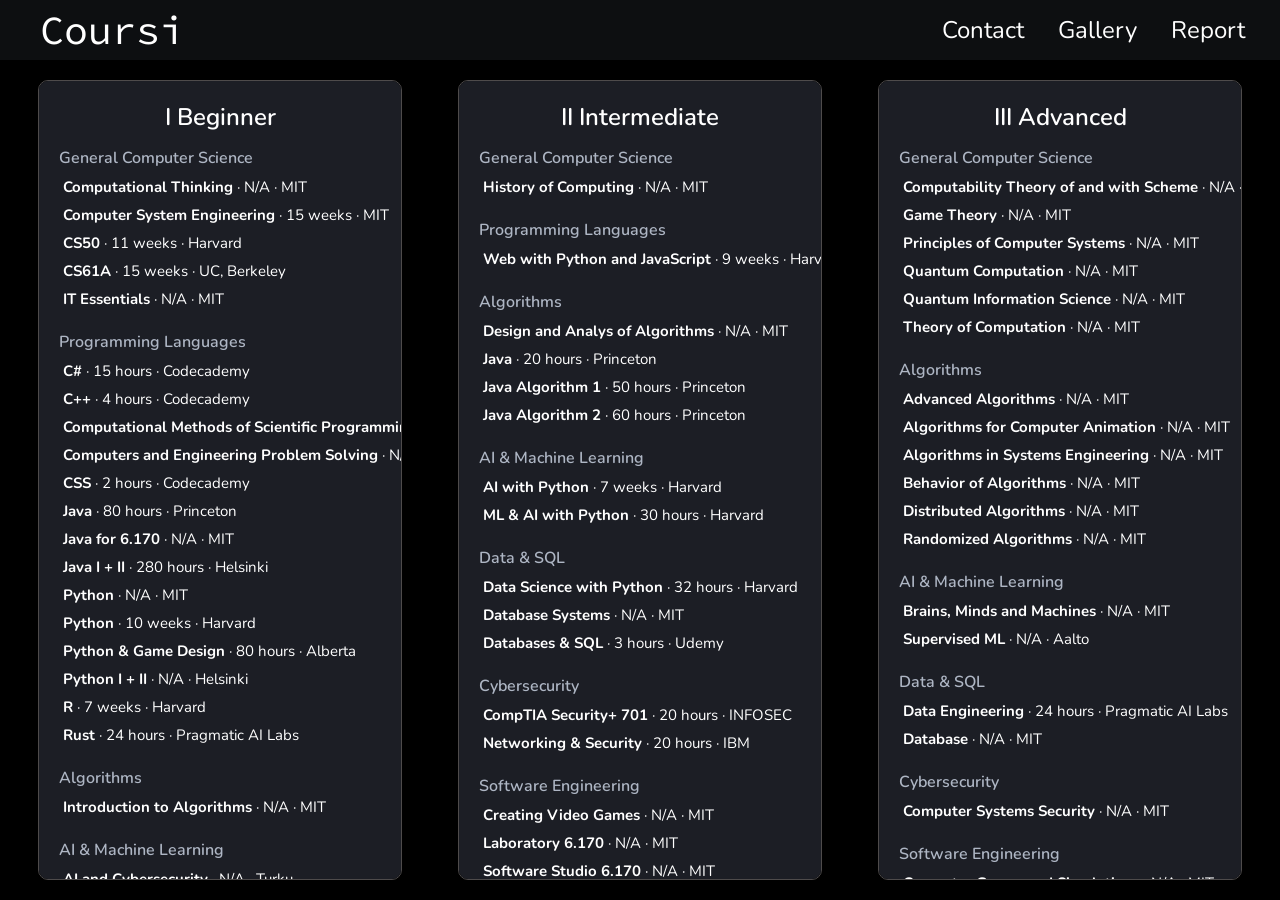
==== index.html @ df34f846 "sep23" ====
<!DOCTYPE html>
<html lang="en">
<head>
    <link rel="preconnect" href="https://fonts.googleapis.com">
    <link rel="preconnect" href="https://fonts.gstatic.com" crossorigin>
    <link href="https://fonts.googleapis.com/css2?family=Nunito:ital,wght@0,200..1000;1,200..1000&family=Roboto:ital,wght@0,100..900;1,100..900&family=Source+Code+Pro:ital,wght@0,200..900;1,200..900&display=swap" rel="stylesheet">
    <meta charset="UTF-8">
    <meta name="viewport" content="width=device-width, initial-scale=1.0">
    <link rel="stylesheet" href="style.css?v=6">
    <script src="script.js?v=4" defer></script>
    <title>Coursi</title>
</head>
<body>
    <div class="header">
        <div class="left-section">
            <a class="logo" href="index.html">Coursi</a>
        </div>

        <div class="right-section">
            <a class="contact" href="contact.html">Contact</a>
            <a class="gallery" href="gallery.html">Gallery</a>
            <a class="report" href="report.html">Report</a>
        </div>
    </div>

    <main class="content" id="course-catalog" aria-live="polite">
        <section class="course-section" data-level="beginner">
            <h1 class="section-title">I Beginner</h1>
            <div class="category-group" data-category="General Computer Science"><h3 class="category-title">General Computer Science</h3><div class="course-grid"></div></div>
            <div class="category-group" data-category="Programming Languages"><h3 class="category-title">Programming Languages</h3><div class="course-grid"></div></div>
            <div class="category-group" data-category="Algorithms"><h3 class="category-title">Algorithms</h3><div class="course-grid"></div></div>
            <div class="category-group" data-category="AI &amp; Machine Learning"><h3 class="category-title">AI &amp; Machine Learning</h3><div class="course-grid"></div></div>
            <div class="category-group" data-category="Data &amp; SQL"><h3 class="category-title">Data &amp; SQL</h3><div class="course-grid"></div></div>
            <div class="category-group" data-category="Data Engineering"><h3 class="category-title">Data Engineering</h3><div class="course-grid"></div></div>
            <div class="category-group" data-category="Cybersecurity"><h3 class="category-title">Cybersecurity</h3><div class="course-grid"></div></div>
            <div class="category-group" data-category="Software Engineering"><h3 class="category-title">Software Engineering</h3><div class="course-grid"></div></div>
            <div class="category-group" data-category="Systems Engineering"><h3 class="category-title">Systems Engineering</h3><div class="course-grid"></div></div>
            <div class="category-group" data-category="Mathematics"><h3 class="category-title">Mathematics</h3><div class="course-grid"></div></div>
            <div class="category-group" data-category="Computer Networks"><h3 class="category-title">Computer Networks</h3><div class="course-grid"></div></div>
        </section>
        <section class="course-section" data-level="intermediate">
            <h1 class="section-title">II Intermediate</h1>
            <div class="category-group" data-category="General Computer Science"><h3 class="category-title">General Computer Science</h3><div class="course-grid"></div></div>
            <div class="category-group" data-category="Programming Languages"><h3 class="category-title">Programming Languages</h3><div class="course-grid"></div></div>
            <div class="category-group" data-category="Algorithms"><h3 class="category-title">Algorithms</h3><div class="course-grid"></div></div>
            <div class="category-group" data-category="AI &amp; Machine Learning"><h3 class="category-title">AI &amp; Machine Learning</h3><div class="course-grid"></div></div>
            <div class="category-group" data-category="Data &amp; SQL"><h3 class="category-title">Data &amp; SQL</h3><div class="course-grid"></div></div>
            <div class="category-group" data-category="Data Engineering"><h3 class="category-title">Data Engineering</h3><div class="course-grid"></div></div>
            <div class="category-group" data-category="Cybersecurity"><h3 class="category-title">Cybersecurity</h3><div class="course-grid"></div></div>
            <div class="category-group" data-category="Software Engineering"><h3 class="category-title">Software Engineering</h3><div class="course-grid"></div></div>
            <div class="category-group" data-category="Systems Engineering"><h3 class="category-title">Systems Engineering</h3><div class="course-grid"></div></div>
            <div class="category-group" data-category="Mathematics"><h3 class="category-title">Mathematics</h3><div class="course-grid"></div></div>
            <div class="category-group" data-category="Computer Networks"><h3 class="category-title">Computer Networks</h3><div class="course-grid"></div></div>
        </section>
        <section class="course-section" data-level="advanced">
            <h1 class="section-title">III Advanced</h1>
            <div class="category-group" data-category="General Computer Science"><h3 class="category-title">General Computer Science</h3><div class="course-grid"></div></div>
            <div class="category-group" data-category="Programming Languages"><h3 class="category-title">Programming Languages</h3><div class="course-grid"></div></div>
            <div class="category-group" data-category="Algorithms"><h3 class="category-title">Algorithms</h3><div class="course-grid"></div></div>
            <div class="category-group" data-category="AI &amp; Machine Learning"><h3 class="category-title">AI &amp; Machine Learning</h3><div class="course-grid"></div></div>
            <div class="category-group" data-category="Data &amp; SQL"><h3 class="category-title">Data &amp; SQL</h3><div class="course-grid"></div></div>
            <div class="category-group" data-category="Data Engineering"><h3 class="category-title">Data Engineering</h3><div class="course-grid"></div></div>
            <div class="category-group" data-category="Cybersecurity"><h3 class="category-title">Cybersecurity</h3><div class="course-grid"></div></div>
            <div class="category-group" data-category="Software Engineering"><h3 class="category-title">Software Engineering</h3><div class="course-grid"></div></div>
            <div class="category-group" data-category="Systems Engineering"><h3 class="category-title">Systems Engineering</h3><div class="course-grid"></div></div>
            <div class="category-group" data-category="Mathematics"><h3 class="category-title">Mathematics</h3><div class="course-grid"></div></div>
            <div class="category-group" data-category="Computer Networks"><h3 class="category-title">Computer Networks</h3><div class="course-grid"></div></div>
        </section>
    </main>

</body>
</html>
---- style.css ----
body {
    margin: 0;    /* remove default margin and padding*/
    padding: 0;
    /*padding-bottom: 1000px;*/
    font-family: "Nunito";
    background-color: black;
}

.header{
    display: flex;
    justify-content: space-between;
    padding: 10px 20px;
    height: 40px;
    flex-direction: row;
    flex: 100px 3;
    background-color: #0D0F11;
    align-items: center;
}

.left-section {
    color: white;
}

.logo,
.logo:visited,
.logo:hover,
.logo:active {
    color: white;
    text-decoration: none;
    font-family: "Source Code Pro";
    font-size: 40px;
}

.logo {
    margin-left: 20px;
}

.right-section {
    color: white;
}
.contact, .gallery, .report {
    color: white;
    text-decoration: none;
    margin-left: 15px;
    margin-right: 15px;
    font-size: 24px;
}

.content {
    display: grid;
    grid-template-columns: 1fr 1fr 1fr;
    gap: 20px;
    align-items: start;
    padding: 20px;
}

.contact-container {
    color: white;
    display: grid;
    grid-template-columns: 1fr;
    gap: 20px;
    justify-items: center;
}

.contact-form input,
.contact-form textarea,
.contact-form button {
    display: block;
    width: 100%;
    box-sizing: border-box;
    max-width: 100%;
    background-color: black;
    color: white;
    border-radius: 4px;
    margin-top: 2px;
    margin-bottom: 2px;
    font-size: 16px;
    font-family: inherit;
}

.contact-form button {
    height: 40px;
    font-size: 20px;
}

.contact-form label {
    display: block;
    font-size: 17px;
    padding-top: 4px;
    padding-bottom: 4px;
}

.contact-form {
    width: min(450px, 100%);
    box-sizing: border-box;
    padding: 20px;
    margin-left: 15px;
    margin-right: 15px;
    background-color: black;
    color: white;
    align-items: center;
    border: 1px solid white;
    border-radius: 10px;
}

.contact-form button:hover {
    background-color: white;
    color: black;
    cursor: pointer;
}

.right-section a:hover {
    cursor: pointer;
    background-color: white;
    color: black;
}
@media (max-width: 768px) {
    .header {
        height: auto;
        min-height: 40px;
        padding: 8px 10px;
        flex-wrap: wrap;
        gap: 8px;
    }

    .logo {
        margin-left: 0;
        font-size: 30px;
    }

    .right-section {
        display: flex;
        flex-wrap: wrap;
        justify-content: flex-end;
    }

    .contact,
    .gallery,
    .report {
        margin-left: 5px;
        margin-right: 5px;
        font-size: 16px;
    }

    .content {
        grid-template-columns: 1fr;
        padding: 10px;
    }

    .course-section {
        height: auto;
        margin-left: 0;
        margin-right: 0;
    }

    .contact-container {
        grid-template-columns: 1fr;
        gap: 10px;
    }

    .contact-form {
        justify-self: center;
        margin-left: 0;
        margin-right: 0;
    }

    .contact-description {
        justify-self: center;
        margin-left: 0;
        margin-right: 0;
    }
}

.contact-title {
    font-size: 24px;
    margin-bottom: 10px;
    text-align: center;
    font-weight: 600;
    color: white;
}

.course-section {
    margin-left: 18px;
    margin-right: 18px;
    height: 800px;
    box-sizing: border-box;
    overflow: auto;
    background-color: rgb(28, 30, 37);
    border-radius: 10px;
    border: 1px solid rgb(78, 75, 75);
}

.category-group {
    margin-bottom: 18px;
}

.category-title {
    margin: 14px 0 4px 20px;
    color: #aeb6c4;
    font-size: 16px;
    font-weight: 600;
}

.course-grid {
    display: grid;
    grid-template-columns: 1fr;
}

.section-title {
    font-size: 24px;
    margin-bottom: 10px;
    text-align: center;
    font-weight: 600;
    color: white;
}

.course-entry {
    display: block;
    text-decoration: none;
    margin-left: 20px;
    color: white;
    position: relative;
    padding: 4px;
    font-size: 15px;
    white-space: nowrap;
    cursor: default;
}

.course-entry a,
.course-entry a:visited,
.course-entry a:active {
    color: white;
    text-decoration: none;
}

.course-entry a strong:hover {
    text-decoration: underline;
    cursor: pointer;
}

.course-tooltip {
    position: fixed;
    left: 0;
    top: 0;
    padding: 6px 10px;
    color: white;
    background: #333;
    border-radius: 4px;
    max-width: min(360px, calc(100vw - 16px));
    white-space: normal;
    z-index: 10;
    pointer-events: none;
    opacity: 0;
    visibility: hidden;
}

.course-tooltip.is-visible {
    opacity: 1;
    visibility: visible;
}
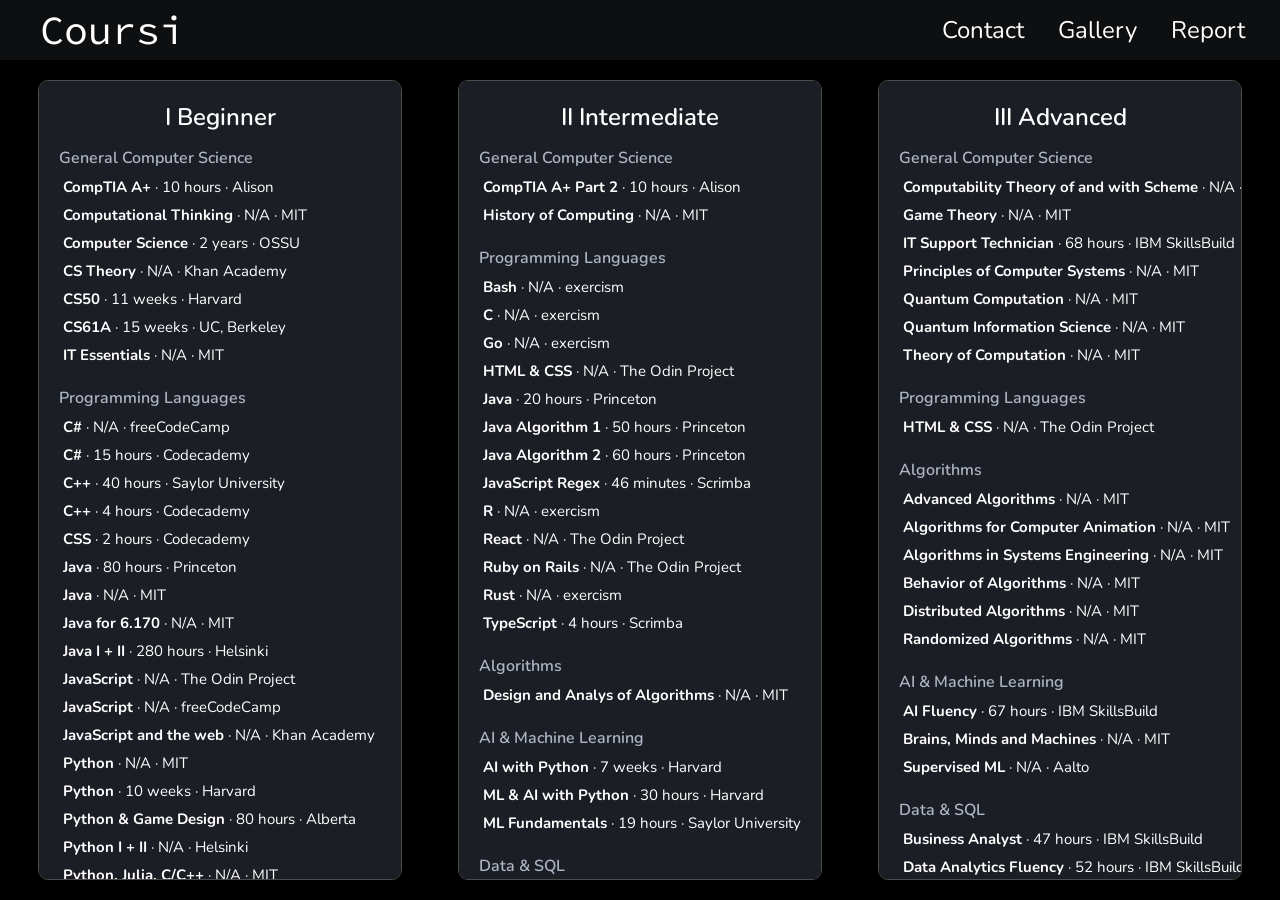
==== commit b3f5bb6e: "aloasd" ====
--- a/index.html
+++ b/index.html
@@ -26,45 +26,48 @@
     <main class="content" id="course-catalog" aria-live="polite">
         <section class="course-section" data-level="beginner">
             <h1 class="section-title">I Beginner</h1>
-            <div class="category-group" data-category="General Computer Science"><h3 class="category-title">General Computer Science</h3><div class="course-grid"></div></div>
-            <div class="category-group" data-category="Programming Languages"><h3 class="category-title">Programming Languages</h3><div class="course-grid"></div></div>
-            <div class="category-group" data-category="Algorithms"><h3 class="category-title">Algorithms</h3><div class="course-grid"></div></div>
-            <div class="category-group" data-category="AI &amp; Machine Learning"><h3 class="category-title">AI &amp; Machine Learning</h3><div class="course-grid"></div></div>
-            <div class="category-group" data-category="Data &amp; SQL"><h3 class="category-title">Data &amp; SQL</h3><div class="course-grid"></div></div>
-            <div class="category-group" data-category="Data Engineering"><h3 class="category-title">Data Engineering</h3><div class="course-grid"></div></div>
-            <div class="category-group" data-category="Cybersecurity"><h3 class="category-title">Cybersecurity</h3><div class="course-grid"></div></div>
-            <div class="category-group" data-category="Software Engineering"><h3 class="category-title">Software Engineering</h3><div class="course-grid"></div></div>
-            <div class="category-group" data-category="Systems Engineering"><h3 class="category-title">Systems Engineering</h3><div class="course-grid"></div></div>
-            <div class="category-group" data-category="Mathematics"><h3 class="category-title">Mathematics</h3><div class="course-grid"></div></div>
-            <div class="category-group" data-category="Computer Networks"><h3 class="category-title">Computer Networks</h3><div class="course-grid"></div></div>
+            <div class="category-group" data-category="General Computer Science"><h2 class="category-title">General Computer Science</h2><div class="course-grid"></div></div>
+            <div class="category-group" data-category="Programming Languages"><h2 class="category-title">Programming Languages</h2><div class="course-grid"></div></div>
+            <div class="category-group" data-category="Algorithms"><h2 class="category-title">Algorithms</h2><div class="course-grid"></div></div>
+            <div class="category-group" data-category="AI &amp; Machine Learning"><h2 class="category-title">AI &amp; Machine Learning</h2><div class="course-grid"></div></div>
+            <div class="category-group" data-category="Data &amp; SQL"><h2 class="category-title">Data &amp; SQL</h2><div class="course-grid"></div></div>
+            <div class="category-group" data-category="Data Engineering"><h2 class="category-title">Data Engineering</h2><div class="course-grid"></div></div>
+            <div class="category-group" data-category="Cybersecurity"><h2 class="category-title">Cybersecurity</h2><div class="course-grid"></div></div>
+            <div class="category-group" data-category="Software Engineering"><h2 class="category-title">Software Engineering</h2><div class="course-grid"></div></div>
+            <div class="category-group" data-category="Systems Engineering"><h2 class="category-title">Systems Engineering</h2><div class="course-grid"></div></div>
+            <div class="category-group" data-category="Mathematics"><h2 class="category-title">Mathematics</h2><div class="course-grid"></div></div>
+            <div class="category-group" data-category="Computer Networks"><h2 class="category-title">Computer Networks</h2><div class="course-grid"></div></div>
+            <div class="category-group" data-category="Cloud Computing"><h2 class="category-title">Cloud Computing</h2><div class="course-grid"></div></div>
         </section>
         <section class="course-section" data-level="intermediate">
             <h1 class="section-title">II Intermediate</h1>
-            <div class="category-group" data-category="General Computer Science"><h3 class="category-title">General Computer Science</h3><div class="course-grid"></div></div>
-            <div class="category-group" data-category="Programming Languages"><h3 class="category-title">Programming Languages</h3><div class="course-grid"></div></div>
-            <div class="category-group" data-category="Algorithms"><h3 class="category-title">Algorithms</h3><div class="course-grid"></div></div>
-            <div class="category-group" data-category="AI &amp; Machine Learning"><h3 class="category-title">AI &amp; Machine Learning</h3><div class="course-grid"></div></div>
-            <div class="category-group" data-category="Data &amp; SQL"><h3 class="category-title">Data &amp; SQL</h3><div class="course-grid"></div></div>
-            <div class="category-group" data-category="Data Engineering"><h3 class="category-title">Data Engineering</h3><div class="course-grid"></div></div>
-            <div class="category-group" data-category="Cybersecurity"><h3 class="category-title">Cybersecurity</h3><div class="course-grid"></div></div>
-            <div class="category-group" data-category="Software Engineering"><h3 class="category-title">Software Engineering</h3><div class="course-grid"></div></div>
-            <div class="category-group" data-category="Systems Engineering"><h3 class="category-title">Systems Engineering</h3><div class="course-grid"></div></div>
-            <div class="category-group" data-category="Mathematics"><h3 class="category-title">Mathematics</h3><div class="course-grid"></div></div>
-            <div class="category-group" data-category="Computer Networks"><h3 class="category-title">Computer Networks</h3><div class="course-grid"></div></div>
+            <div class="category-group" data-category="General Computer Science"><h2 class="category-title">General Computer Science</h2><div class="course-grid"></div></div>
+            <div class="category-group" data-category="Programming Languages"><h2 class="category-title">Programming Languages</h2><div class="course-grid"></div></div>
+            <div class="category-group" data-category="Algorithms"><h2 class="category-title">Algorithms</h2><div class="course-grid"></div></div>
+            <div class="category-group" data-category="AI &amp; Machine Learning"><h2 class="category-title">AI &amp; Machine Learning</h2><div class="course-grid"></div></div>
+            <div class="category-group" data-category="Data &amp; SQL"><h2 class="category-title">Data &amp; SQL</h2><div class="course-grid"></div></div>
+            <div class="category-group" data-category="Data Engineering"><h2 class="category-title">Data Engineering</h2><div class="course-grid"></div></div>
+            <div class="category-group" data-category="Cybersecurity"><h2 class="category-title">Cybersecurity</h2><div class="course-grid"></div></div>
+            <div class="category-group" data-category="Software Engineering"><h2 class="category-title">Software Engineering</h2><div class="course-grid"></div></div>
+            <div class="category-group" data-category="Systems Engineering"><h2 class="category-title">Systems Engineering</h2><div class="course-grid"></div></div>
+            <div class="category-group" data-category="Mathematics"><h2 class="category-title">Mathematics</h2><div class="course-grid"></div></div>
+            <div class="category-group" data-category="Computer Networks"><h2 class="category-title">Computer Networks</h2><div class="course-grid"></div></div>
+            <div class="category-group" data-category="Cloud Computing"><h2 class="category-title">Cloud Computing</h2><div class="course-grid"></div></div>
         </section>
         <section class="course-section" data-level="advanced">
             <h1 class="section-title">III Advanced</h1>
-            <div class="category-group" data-category="General Computer Science"><h3 class="category-title">General Computer Science</h3><div class="course-grid"></div></div>
-            <div class="category-group" data-category="Programming Languages"><h3 class="category-title">Programming Languages</h3><div class="course-grid"></div></div>
-            <div class="category-group" data-category="Algorithms"><h3 class="category-title">Algorithms</h3><div class="course-grid"></div></div>
-            <div class="category-group" data-category="AI &amp; Machine Learning"><h3 class="category-title">AI &amp; Machine Learning</h3><div class="course-grid"></div></div>
-            <div class="category-group" data-category="Data &amp; SQL"><h3 class="category-title">Data &amp; SQL</h3><div class="course-grid"></div></div>
-            <div class="category-group" data-category="Data Engineering"><h3 class="category-title">Data Engineering</h3><div class="course-grid"></div></div>
-            <div class="category-group" data-category="Cybersecurity"><h3 class="category-title">Cybersecurity</h3><div class="course-grid"></div></div>
-            <div class="category-group" data-category="Software Engineering"><h3 class="category-title">Software Engineering</h3><div class="course-grid"></div></div>
-            <div class="category-group" data-category="Systems Engineering"><h3 class="category-title">Systems Engineering</h3><div class="course-grid"></div></div>
-            <div class="category-group" data-category="Mathematics"><h3 class="category-title">Mathematics</h3><div class="course-grid"></div></div>
-            <div class="category-group" data-category="Computer Networks"><h3 class="category-title">Computer Networks</h3><div class="course-grid"></div></div>
+            <div class="category-group" data-category="General Computer Science"><h2 class="category-title">General Computer Science</h2><div class="course-grid"></div></div>
+            <div class="category-group" data-category="Programming Languages"><h2 class="category-title">Programming Languages</h2><div class="course-grid"></div></div>
+            <div class="category-group" data-category="Algorithms"><h2 class="category-title">Algorithms</h2><div class="course-grid"></div></div>
+            <div class="category-group" data-category="AI &amp; Machine Learning"><h2 class="category-title">AI &amp; Machine Learning</h2><div class="course-grid"></div></div>
+            <div class="category-group" data-category="Data &amp; SQL"><h2 class="category-title">Data &amp; SQL</h2><div class="course-grid"></div></div>
+            <div class="category-group" data-category="Data Engineering"><h2 class="category-title">Data Engineering</h2><div class="course-grid"></div></div>
+            <div class="category-group" data-category="Cybersecurity"><h2 class="category-title">Cybersecurity</h2><div class="course-grid"></div></div>
+            <div class="category-group" data-category="Software Engineering"><h2 class="category-title">Software Engineering</h2><div class="course-grid"></div></div>
+            <div class="category-group" data-category="Systems Engineering"><h2 class="category-title">Systems Engineering</h2><div class="course-grid"></div></div>
+            <div class="category-group" data-category="Mathematics"><h2 class="category-title">Mathematics</h2><div class="course-grid"></div></div>
+            <div class="category-group" data-category="Computer Networks"><h2 class="category-title">Computer Networks</h2><div class="course-grid"></div></div>
+            <div class="category-group" data-category="Cloud Computing"><h2 class="category-title">Cloud Computing</h2><div class="course-grid"></div></div>
         </section>
     </main>
 
--- a/style.css
+++ b/style.css
@@ -173,10 +173,18 @@
 
 .contact-title {
     font-size: 24px;
-    margin-bottom: 10px;
+    margin-bottom: 00px;
     text-align: center;
     font-weight: 600;
     color: white;
+}
+
+.contact-title h2 {
+    margin-top: 5px;
+}
+
+.contact-title h1 {
+    margin-bottom: 5px;
 }
 
 .course-section {
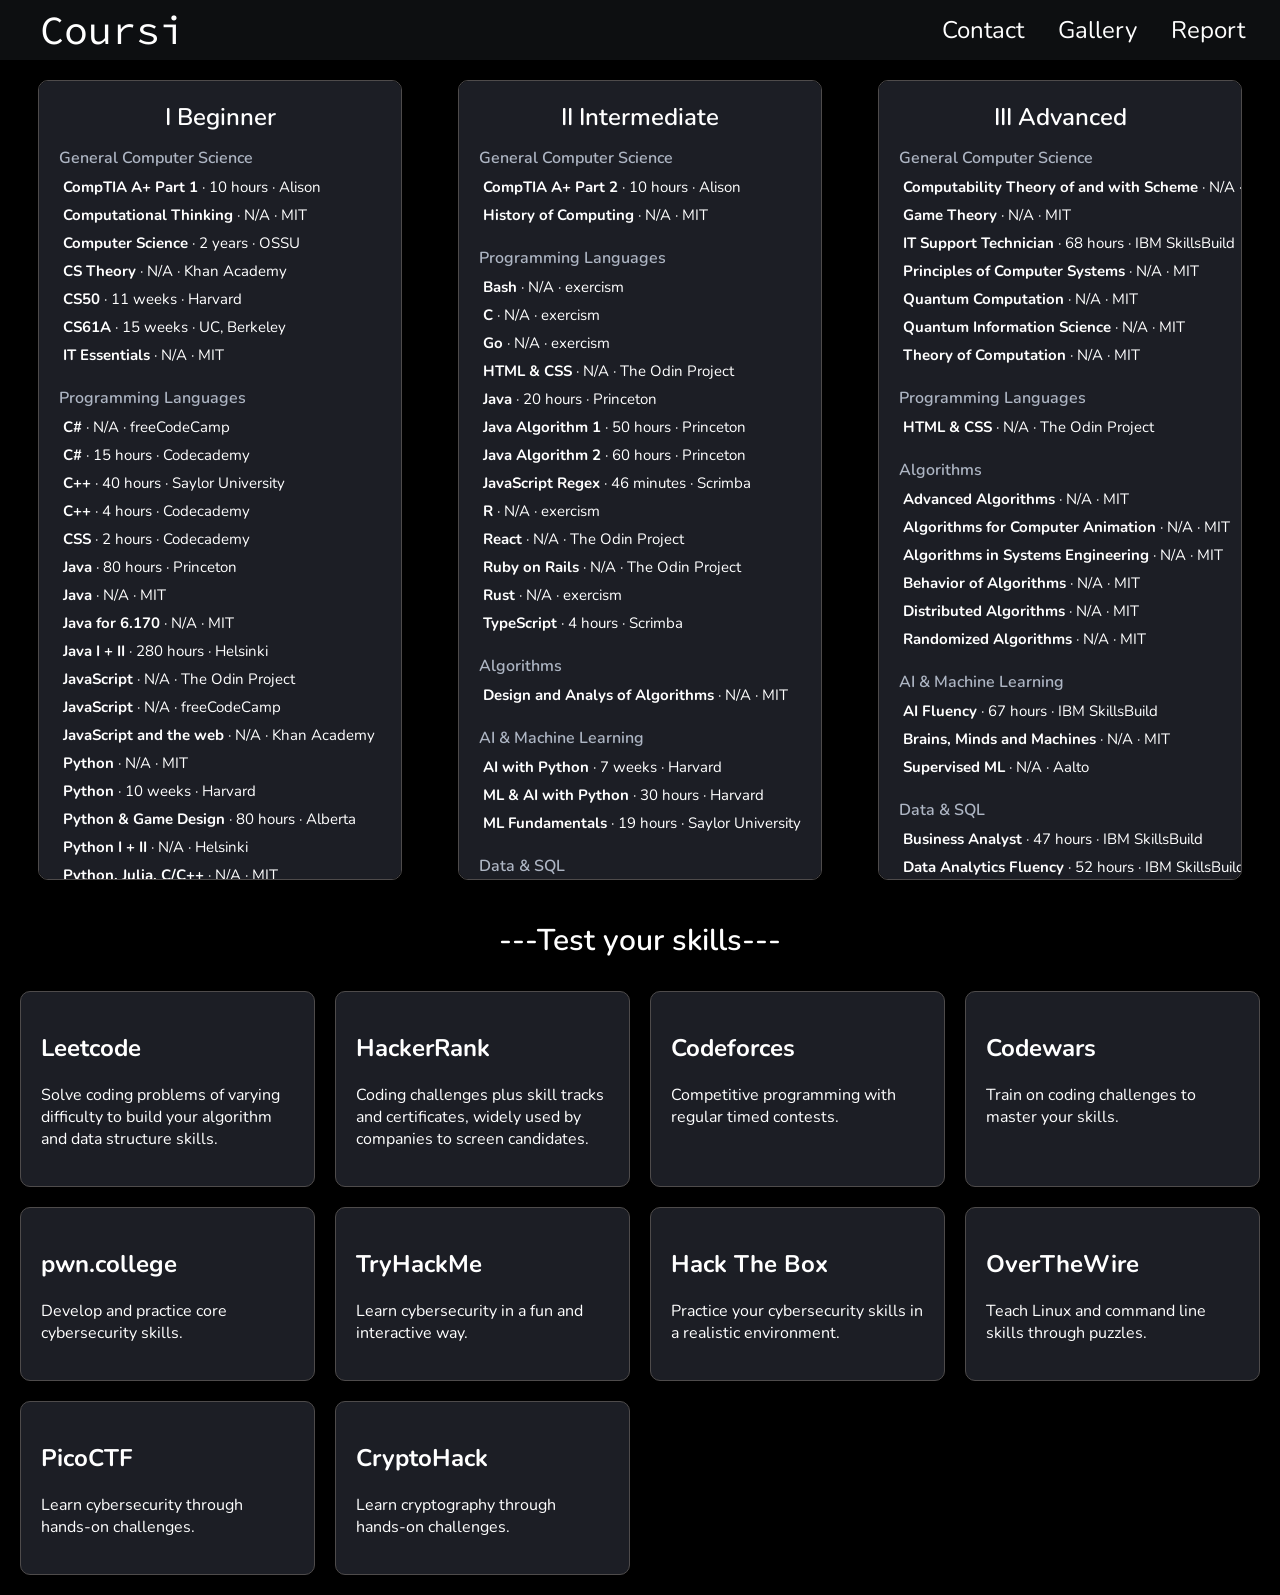
==== commit db83c986: "alo" ====
--- a/index.html
+++ b/index.html
@@ -70,6 +70,59 @@
             <div class="category-group" data-category="Cloud Computing"><h2 class="category-title">Cloud Computing</h2><div class="course-grid"></div></div>
         </section>
     </main>
+    <div>
+        <h1 class="cards-title">---Test your skills---</h1>
+        <div class="cards-container">
+            <div class="card">
+                <a href="https://leetcode.com/" target="_blank"><strong>Leetcode</strong></a>
+                <p>Solve coding problems of varying difficulty to build your algorithm and data structure skills.</p>
+            </div>
 
+            <div class="card">
+                <a href="https://www.hackerrank.com" target="_blank"><strong>HackerRank</strong></a>
+                <p>Coding challenges plus skill tracks and certificates, widely used by companies to screen candidates.</p>
+            </div>
+
+            <div class="card">
+                <a href="https://codeforces.com/" target="_blank"><strong>Codeforces</strong></a>
+                <p>Competitive programming with regular timed contests.</p>
+            </div>
+
+            <div class="card">
+                <a href="https://www.codewars.com/" target="_blank"><strong>Codewars</strong></a>
+                <p>Train on coding challenges to master your skills.</p>
+            </div>
+
+            <div class="card">
+                <a href="https://pwn.college/" target="_blank"><strong>pwn.college</strong></a>
+                <p>Develop and practice core cybersecurity skills.</p>
+            </div>
+
+            <div class="card">
+                <a href="https://tryhackme.com/" target="_blank"><strong>TryHackMe</strong></a>
+                <p>Learn cybersecurity in a fun and interactive way.</p>
+            </div>     
+            
+            <div class="card">
+                <a href="https://www.hackthebox.com" target="_blank"><strong>Hack The Box</strong></a>
+                <p>Practice your cybersecurity skills in a realistic environment.</p>
+            </div>
+
+            <div class="card">
+                <a href="https://overthewire.org/wargames/" target="_blank"><strong>OverTheWire</strong></a>
+                <p>Teach Linux and command line skills through puzzles.</p>
+            </div>           
+
+            <div class="card">
+                <a href="https://picoctf.org/" target="_blank"><strong>PicoCTF</strong></a>
+                <p>Learn cybersecurity through hands-on challenges.</p>
+            </div>
+            
+            <div class="card">
+                <a href="https://cryptohack.org" target="_blank"><strong>CryptoHack</strong></a>
+                <p>Learn cryptography through hands-on challenges.</p>
+            </div>       
+        </div>
+    </div>
 </body>
 </html>
--- a/style.css
+++ b/style.css
@@ -17,10 +17,6 @@
     align-items: center;
 }
 
-.left-section {
-    color: white;
-}
-
 .logo,
 .logo:visited,
 .logo:hover,
@@ -57,7 +53,7 @@
 .contact-container {
     color: white;
     display: grid;
-    grid-template-columns: 1fr;
+    grid-template-columns: 1fr 1fr;
     gap: 20px;
     justify-items: center;
 }
@@ -75,7 +71,7 @@
     margin-top: 2px;
     margin-bottom: 2px;
     font-size: 16px;
-    font-family: inherit;
+    font-family: "Nunito";
 }
 
 .contact-form button {
@@ -94,8 +90,18 @@
     width: min(450px, 100%);
     box-sizing: border-box;
     padding: 20px;
-    margin-left: 15px;
-    margin-right: 15px;
+    background-color: black;
+    color: white;
+    align-items: center;
+    border: 1px solid white;
+    border-radius: 10px;
+    order: 2;
+}
+
+.contact-map {
+    order: 1;
+    box-sizing: border-box;
+    padding: 20px;
     background-color: black;
     color: white;
     align-items: center;
@@ -114,6 +120,7 @@
     background-color: white;
     color: black;
 }
+
 @media (max-width: 768px) {
     .header {
         height: auto;
@@ -162,6 +169,7 @@
         justify-self: center;
         margin-left: 0;
         margin-right: 0;
+        order: 1;
     }
 
     .contact-description {
@@ -169,22 +177,23 @@
         margin-left: 0;
         margin-right: 0;
     }
+
+    .contact-map {
+        order: 2;
+    }
+
 }
 
 .contact-title {
     font-size: 24px;
-    margin-bottom: 00px;
+    margin-bottom: 0px;
     text-align: center;
     font-weight: 600;
     color: white;
 }
 
-.contact-title h2 {
-    margin-top: 5px;
-}
-
 .contact-title h1 {
-    margin-bottom: 5px;
+    margin-bottom: 10px;
 }
 
 .course-section {
@@ -222,6 +231,30 @@
     color: white;
 }
 
+.cards-title {
+    font-size: 30px;
+    margin-bottom: 10px;
+    text-align: center;
+    font-weight: 600;
+    color: white;
+}
+
+.cards-container {
+    display: grid;
+    grid-template-columns: repeat(auto-fit, minmax(250px, 1fr));
+    gap: 20px;
+    padding: 20px;
+}
+
+.card {
+    background-color: rgb(28, 30, 37);
+    border-radius: 10px;
+    border: 1px solid rgb(78, 75, 75);
+    padding: 20px;
+    box-sizing: border-box;
+    color: white;
+}
+
 .course-entry {
     display: block;
     text-decoration: none;
@@ -242,6 +275,26 @@
 }
 
 .course-entry a strong:hover {
+    text-decoration: underline;
+    cursor: pointer;
+}
+
+.card a strong{
+    font-size: 24px;
+    display: block;
+    font-size: 1.5em;
+    margin-block-start: 0.83em;
+    margin-block-end: 0.83em;
+}
+
+.card a,
+.card a:visited,
+.card a:active {
+    color: white;
+    text-decoration: none;
+}
+
+.card a:hover {
     text-decoration: underline;
     cursor: pointer;
 }
@@ -265,4 +318,4 @@
 .course-tooltip.is-visible {
     opacity: 1;
     visibility: visible;
-}+}
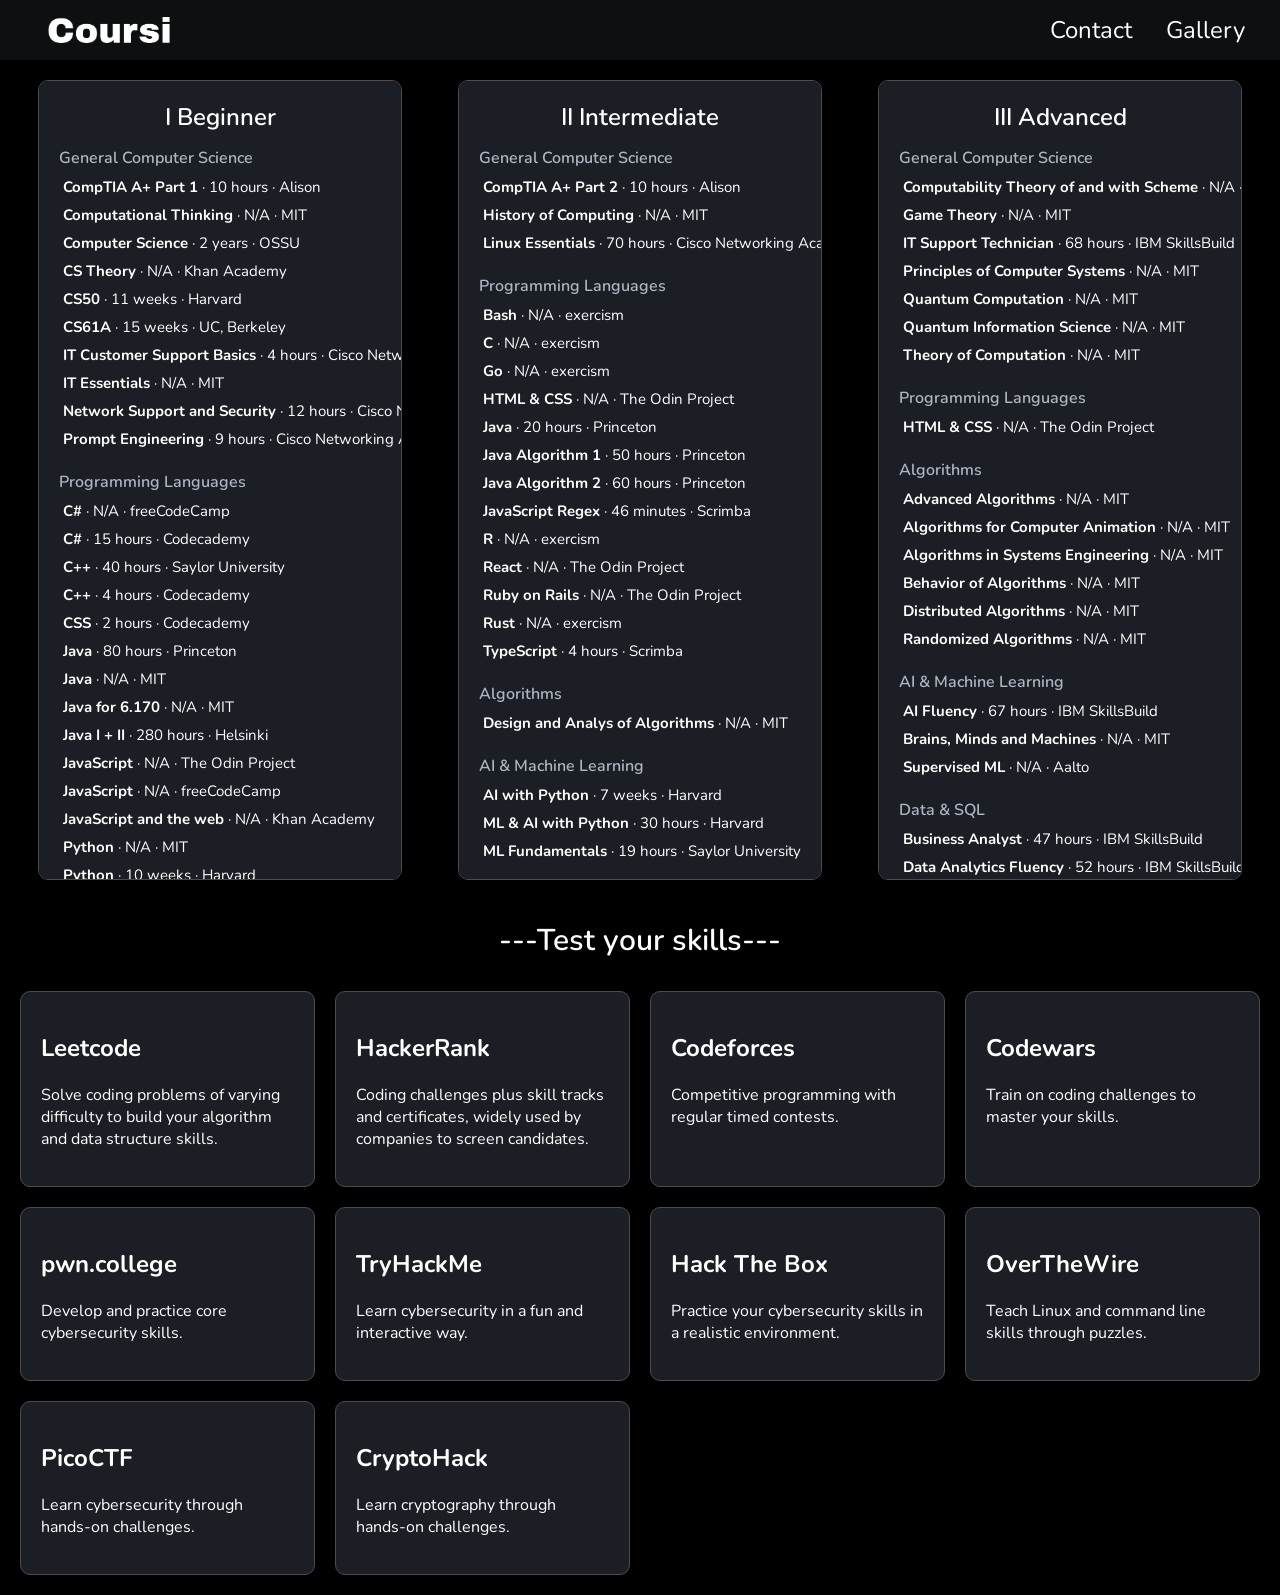
==== commit 9f9eba43: "aloaso" ====
--- a/index.html
+++ b/index.html
@@ -6,20 +6,21 @@
     <link href="https://fonts.googleapis.com/css2?family=Nunito:ital,wght@0,200..1000;1,200..1000&family=Roboto:ital,wght@0,100..900;1,100..900&family=Source+Code+Pro:ital,wght@0,200..900;1,200..900&display=swap" rel="stylesheet">
     <meta charset="UTF-8">
     <meta name="viewport" content="width=device-width, initial-scale=1.0">
-    <link rel="stylesheet" href="style.css?v=6">
+    <link rel="stylesheet" href="style.css">
     <script src="script.js?v=4" defer></script>
     <title>Coursi</title>
 </head>
 <body>
     <div class="header">
         <div class="left-section">
-            <a class="logo" href="index.html">Coursi</a>
+            <a class="logo" href="index.html">
+                <img src="media/logo.png" alt="Coursi" class="logo-image">
+            </a>
         </div>
 
         <div class="right-section">
             <a class="contact" href="contact.html">Contact</a>
             <a class="gallery" href="gallery.html">Gallery</a>
-            <a class="report" href="report.html">Report</a>
         </div>
     </div>
 
--- a/style.css
+++ b/style.css
@@ -1,7 +1,7 @@
 body {
     margin: 0;    /* remove default margin and padding*/
     padding: 0;
-    /*padding-bottom: 1000px;*/
+    padding-bottom: auto;
     font-family: "Nunito";
     background-color: black;
 }
@@ -29,17 +29,26 @@
 
 .logo {
     margin-left: 20px;
+    display: flex;
+    align-items: center;
+}
+
+.logo-image {
+    height: 40px;
+    width: auto;
+    display: block;
 }
 
 .right-section {
     color: white;
 }
-.contact, .gallery, .report {
+.contact, .gallery {
     color: white;
     text-decoration: none;
     margin-left: 15px;
     margin-right: 15px;
     font-size: 24px;
+    transition: color 0.3s ease;
 }
 
 .content {
@@ -56,6 +65,7 @@
     grid-template-columns: 1fr 1fr;
     gap: 20px;
     justify-items: center;
+    margin-top: 20px;
 }
 
 .contact-form input,
@@ -142,11 +152,10 @@
     }
 
     .contact,
-    .gallery,
-    .report {
+    .gallery {
         margin-left: 5px;
         margin-right: 5px;
-        font-size: 16px;
+        font-size: 20px;
     }
 
     .content {
@@ -193,7 +202,13 @@
 }
 
 .contact-title h1 {
+    margin-top: 10px;
     margin-bottom: 10px;
+}
+
+.contact-title h2 {
+    margin-bottom: 10px;
+    margin-top: 0px;
 }
 
 .course-section {
@@ -319,3 +334,30 @@
     opacity: 1;
     visibility: visible;
 }
+
+.page {
+    width: min(100% - 32px, 1100px);
+    min-height: calc(100vh - 60px);
+    margin: 0 auto;
+    padding: 20px 0 40px;
+    box-sizing: border-box;
+}
+
+.gallery-container iframe,
+.gallery-pics {
+    display: block;
+    width: 100%;
+    height: auto;
+    margin-top: 20px;
+    margin-bottom: 20px;
+}
+
+.gallery-container iframe {
+    aspect-ratio: 16 / 9;
+    border: 0;
+}
+
+.gallery-container p {
+    color: white;
+    font-size: 20px;;
+}  
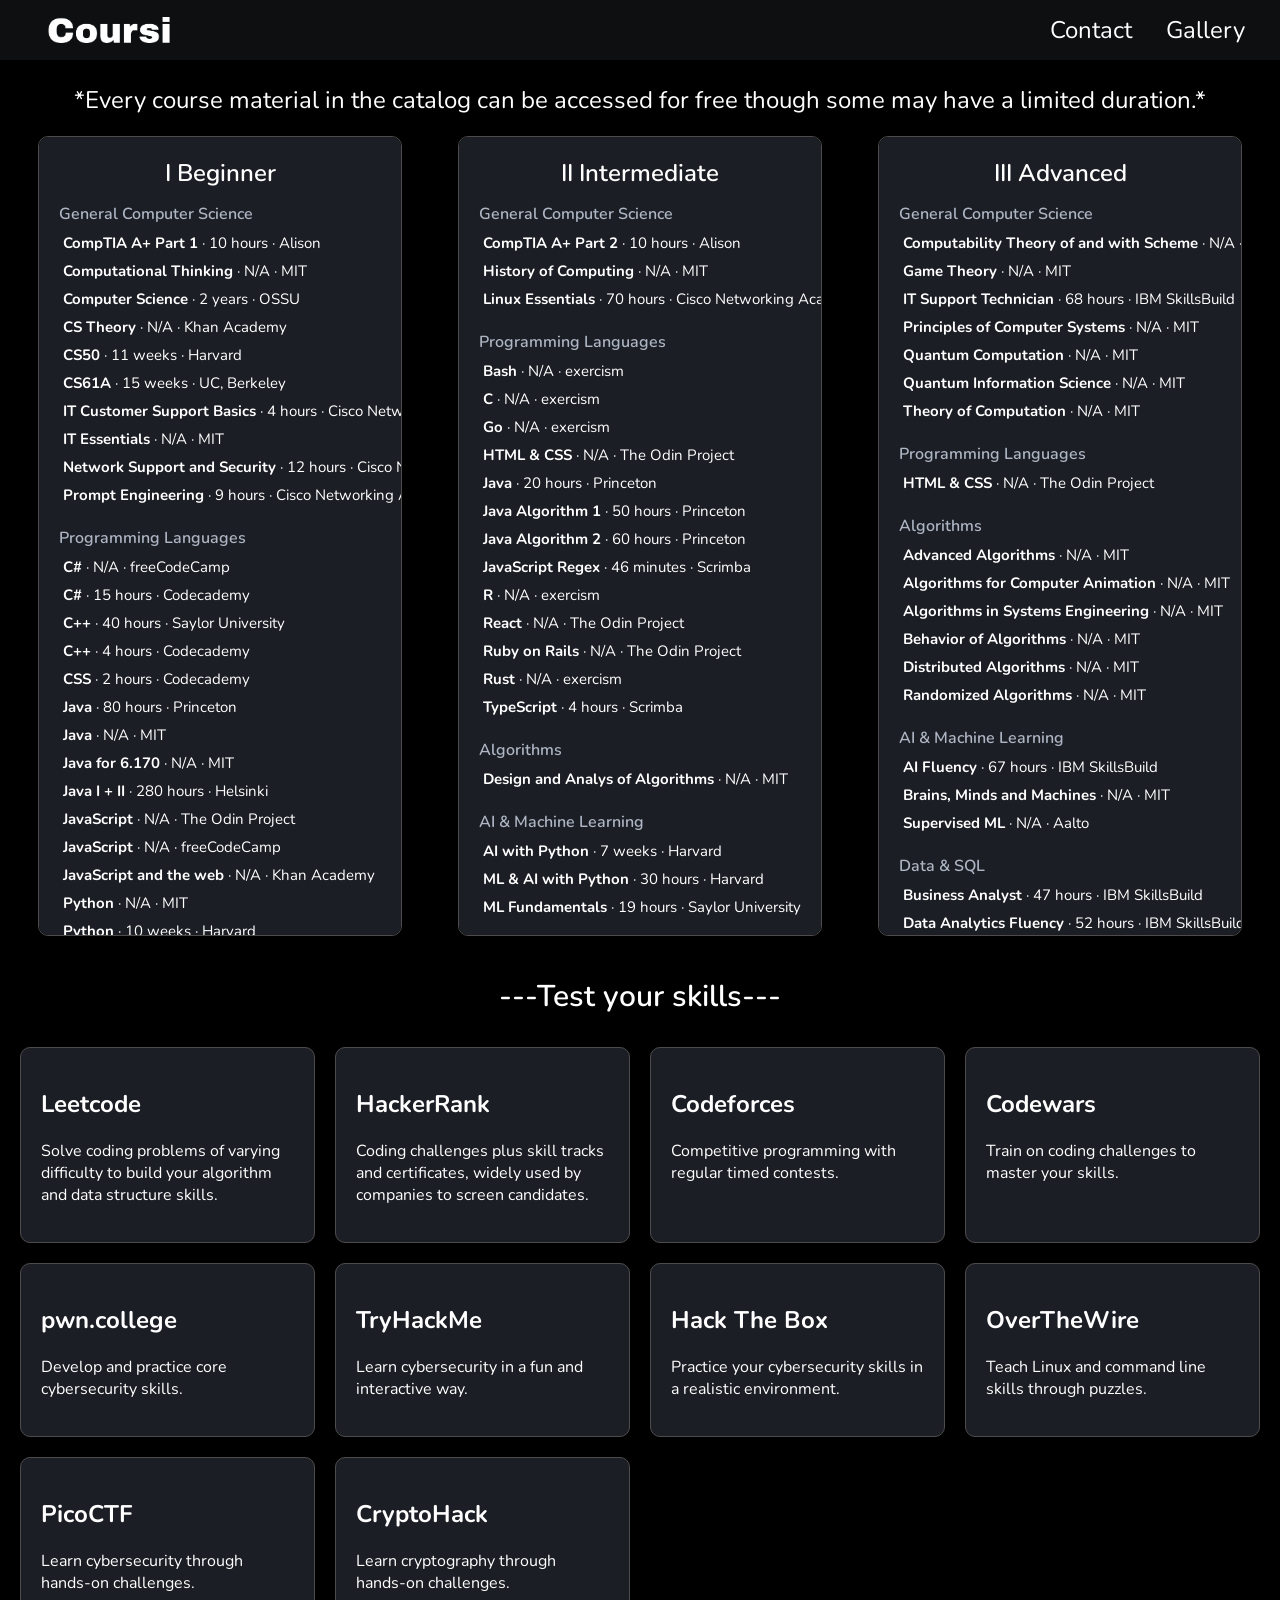
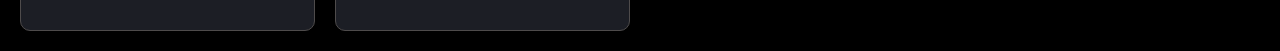
==== commit eaa75a8a: "asdj" ====
--- a/index.html
+++ b/index.html
@@ -1,13 +1,10 @@
 <!DOCTYPE html>
 <html lang="en">
 <head>
-    <link rel="preconnect" href="https://fonts.googleapis.com">
-    <link rel="preconnect" href="https://fonts.gstatic.com" crossorigin>
-    <link href="https://fonts.googleapis.com/css2?family=Nunito:ital,wght@0,200..1000;1,200..1000&family=Roboto:ital,wght@0,100..900;1,100..900&family=Source+Code+Pro:ital,wght@0,200..900;1,200..900&display=swap" rel="stylesheet">
     <meta charset="UTF-8">
     <meta name="viewport" content="width=device-width, initial-scale=1.0">
     <link rel="stylesheet" href="style.css">
-    <script src="script.js?v=4" defer></script>
+    <script src="script.js" defer></script>
     <title>Coursi</title>
 </head>
 <body>
@@ -23,8 +20,8 @@
             <a class="gallery" href="gallery.html">Gallery</a>
         </div>
     </div>
-
-    <main class="content" id="course-catalog" aria-live="polite">
+    <p class="note">*Every course material in the catalog can be accessed for free though some may have a limited duration.*</p>
+    <main class="content" id="course-catalog">
         <section class="course-section" data-level="beginner">
             <h1 class="section-title">I Beginner</h1>
             <div class="category-group" data-category="General Computer Science"><h2 class="category-title">General Computer Science</h2><div class="course-grid"></div></div>
--- a/style.css
+++ b/style.css
@@ -1,9 +1,16 @@
+@font-face {
+    font-family: "Nunito";
+    src: url("Nunito/Nunito-VariableFont_wght.ttf") format("truetype");
+    font-style: normal;
+    font-weight: 200 1000;
+}
+
 body {
     margin: 0;    /* remove default margin and padding*/
     padding: 0;
-    padding-bottom: auto;
     font-family: "Nunito";
     background-color: black;
+    color: white;
 }
 
 .header{
@@ -15,6 +22,7 @@
     flex: 100px 3;
     background-color: #0D0F11;
     align-items: center;
+    flex-wrap: wrap;
 }
 
 .logo,
@@ -62,7 +70,7 @@
 .contact-container {
     color: white;
     display: grid;
-    grid-template-columns: 1fr 1fr;
+    grid-template-columns: repeat(2, minmax(0, 1fr));
     gap: 20px;
     justify-items: center;
     margin-top: 20px;
@@ -119,6 +127,12 @@
     border-radius: 10px;
 }
 
+.contact-map iframe {
+    display: block;
+    width: 100%;
+    max-width: 100%;
+}
+
 .contact-form button:hover {
     background-color: white;
     color: black;
@@ -129,68 +143,6 @@
     cursor: pointer;
     background-color: white;
     color: black;
-}
-
-@media (max-width: 768px) {
-    .header {
-        height: auto;
-        min-height: 40px;
-        padding: 8px 10px;
-        flex-wrap: wrap;
-        gap: 8px;
-    }
-
-    .logo {
-        margin-left: 0;
-        font-size: 30px;
-    }
-
-    .right-section {
-        display: flex;
-        flex-wrap: wrap;
-        justify-content: flex-end;
-    }
-
-    .contact,
-    .gallery {
-        margin-left: 5px;
-        margin-right: 5px;
-        font-size: 20px;
-    }
-
-    .content {
-        grid-template-columns: 1fr;
-        padding: 10px;
-    }
-
-    .course-section {
-        height: auto;
-        margin-left: 0;
-        margin-right: 0;
-    }
-
-    .contact-container {
-        grid-template-columns: 1fr;
-        gap: 10px;
-    }
-
-    .contact-form {
-        justify-self: center;
-        margin-left: 0;
-        margin-right: 0;
-        order: 1;
-    }
-
-    .contact-description {
-        justify-self: center;
-        margin-left: 0;
-        margin-right: 0;
-    }
-
-    .contact-map {
-        order: 2;
-    }
-
 }
 
 .contact-title {
@@ -297,7 +249,6 @@
 .card a strong{
     font-size: 24px;
     display: block;
-    font-size: 1.5em;
     margin-block-start: 0.83em;
     margin-block-end: 0.83em;
 }
@@ -343,21 +294,267 @@
     box-sizing: border-box;
 }
 
-.gallery-container iframe,
-.gallery-pics {
-    display: block;
-    width: 100%;
-    height: auto;
+.gallery-frame {
+    display: block;
+    width: 530px;
+    height: 515px;
     margin-top: 20px;
     margin-bottom: 20px;
-}
-
-.gallery-container iframe {
+    margin-left: auto;
+}
+
+.film {
     aspect-ratio: 16 / 9;
     border: 0;
 }
 
-.gallery-container p {
-    color: white;
-    font-size: 20px;;
-}  +.gallery-thumbnail {
+    display: block;
+    width: 100px;
+    height: 100px;
+    margin-bottom: 10px;
+}
+
+.gallery-container {
+    display: grid;
+    grid-template-columns: 100px 540px;
+    justify-content: center;
+    align-items: center;
+    gap: 10px;
+    margin-top: 20px;
+}
+
+.report-content {
+    width:800px;
+    align-items: center;
+    justify-content: center;
+}
+
+.report-title {
+    font-size: 30px;
+    margin-bottom: 10px;
+    text-align: center;
+    color: white;
+}
+
+.note {
+    text-align: center;
+    margin-bottom: 0;
+    font-size: 1.5em;
+    margin-left: 20px;
+    margin-right: 20px;
+}
+
+.device-image {
+    display: block;
+    width: 100%;
+}
+
+.device-image img {
+    display: block;
+    max-width: 100%;
+    height: auto;
+    margin: 0 auto;
+}
+
+.star-container {
+    position: relative;
+    width:100%;
+    height: 200px;
+    overflow: hidden;
+}
+
+.star {
+    position: absolute;
+    opacity: 0;
+    filter: drop-shadow(0 0 10px rgba(255, 205, 0, 0.8));
+}
+
+.star.active {
+    opacity: 1;
+    animation: SpinGo 4s linear infinite alternate;
+}
+
+.star:hover {
+    animation-play-state: paused;
+}
+
+@keyframes SpinGo {
+    0% { transform: translate(-50vw) rotate(0deg); }
+    100% { transform: translate(150vw) rotate(720deg); }
+}
+
+@media (max-width: 1024px) {
+    .logo {
+        margin-left: 10px;
+    }
+
+    .contact, .gallery {
+        margin-left: 10px;
+        margin-right: 10px;
+        font-size: 22px;
+    }
+
+    .course-section {
+        margin-left: 5px;
+        margin-right: 5px;
+    }
+
+    .section-title {
+        font-size: 20px;
+    }
+
+    .coursse-section h2 {
+        font-size: 17px;
+    }
+
+    .course-entry {
+        font-size: 14px;
+    }
+
+    .cards-container {
+        grid-template-columns: repeat(auto-fit, minmax(180px, 1fr));
+        gap: 15px;
+        padding: 15px;
+    }
+
+    .card a strong {
+        font-size: 1em;
+        margin-top: 0.35em;
+    }
+
+    .card p {
+        font-size: 0.8em;
+    }
+
+    .note {
+        font-size: 1.35em;
+        margin-left: 10px;
+        margin-right: 10px;
+    }
+}
+
+@media (max-width: 768px) {
+    .section-title {
+        font-size: 2em;
+    }
+
+    .course-section h2 {
+        font-size: 1.5em;
+    }
+
+    .course-entry {
+        font-size: 1em;
+    }
+
+    .cards-container {
+        grid-template-columns: repeat(auto-fit, minmax(250px, 1fr));
+        gap: 20px;
+        padding: 20px;
+    }
+
+    .card a strong {
+        font-size: 1.5em;
+        margin-top: 0.5em;
+    }
+
+    .card p {
+        font-size: 1em;
+    }
+
+    .header {
+        height: auto;
+        min-height: 40px;
+        padding: 8px 10px;
+        flex-wrap: wrap;
+        gap: 8px;
+    }
+
+    .logo {
+        margin-left: 5;
+    }
+
+    .right-section {
+        display: flex;
+        flex-wrap: wrap;
+        justify-content: flex-end;
+    }
+
+    .contact,
+    .gallery {
+        margin-left: 5px;
+        margin-right: 5px;
+        font-size: 20px;
+    }
+
+    .content {
+        grid-template-columns: 1fr;
+        padding: 10px;
+    }
+
+    .course-section {
+        height: auto;
+        margin-left: 0;
+        margin-right: 0;
+    }
+
+    .contact-container {
+        grid-template-columns: 1fr;
+        gap: 10px;
+    }
+
+    .contact-form {
+        justify-self: center;
+        margin-left: 0;
+        margin-right: 0;
+        order: 1;
+    }
+
+    .contact-description {
+        justify-self: center;
+        margin-left: 0;
+        margin-right: 0;
+    }
+
+    .contact-map {
+        order: 2;
+    }
+
+    .gallery-frame {
+        width: 265px;
+        height: 257px;
+    }
+
+    .gallery-thumbnail {
+        width: 50px;
+        height: 50px;
+    }
+
+    .gallery-container {
+        grid-template-columns: 50px 270px;
+        gap: 5px;
+    }
+
+    .page h1 {
+        font-size: 1.25em;
+    }
+
+    .page h2 {
+        font-size: 1em;
+    }
+
+    .page p {
+        font-size: 0.75em;
+    }
+
+    .star {
+        width: 100px;
+        height: 100px;
+    }
+
+    .note {
+        font-size: 1.2em;
+        margin-left: 5px;
+        margin-right: 5px;
+    }
+}
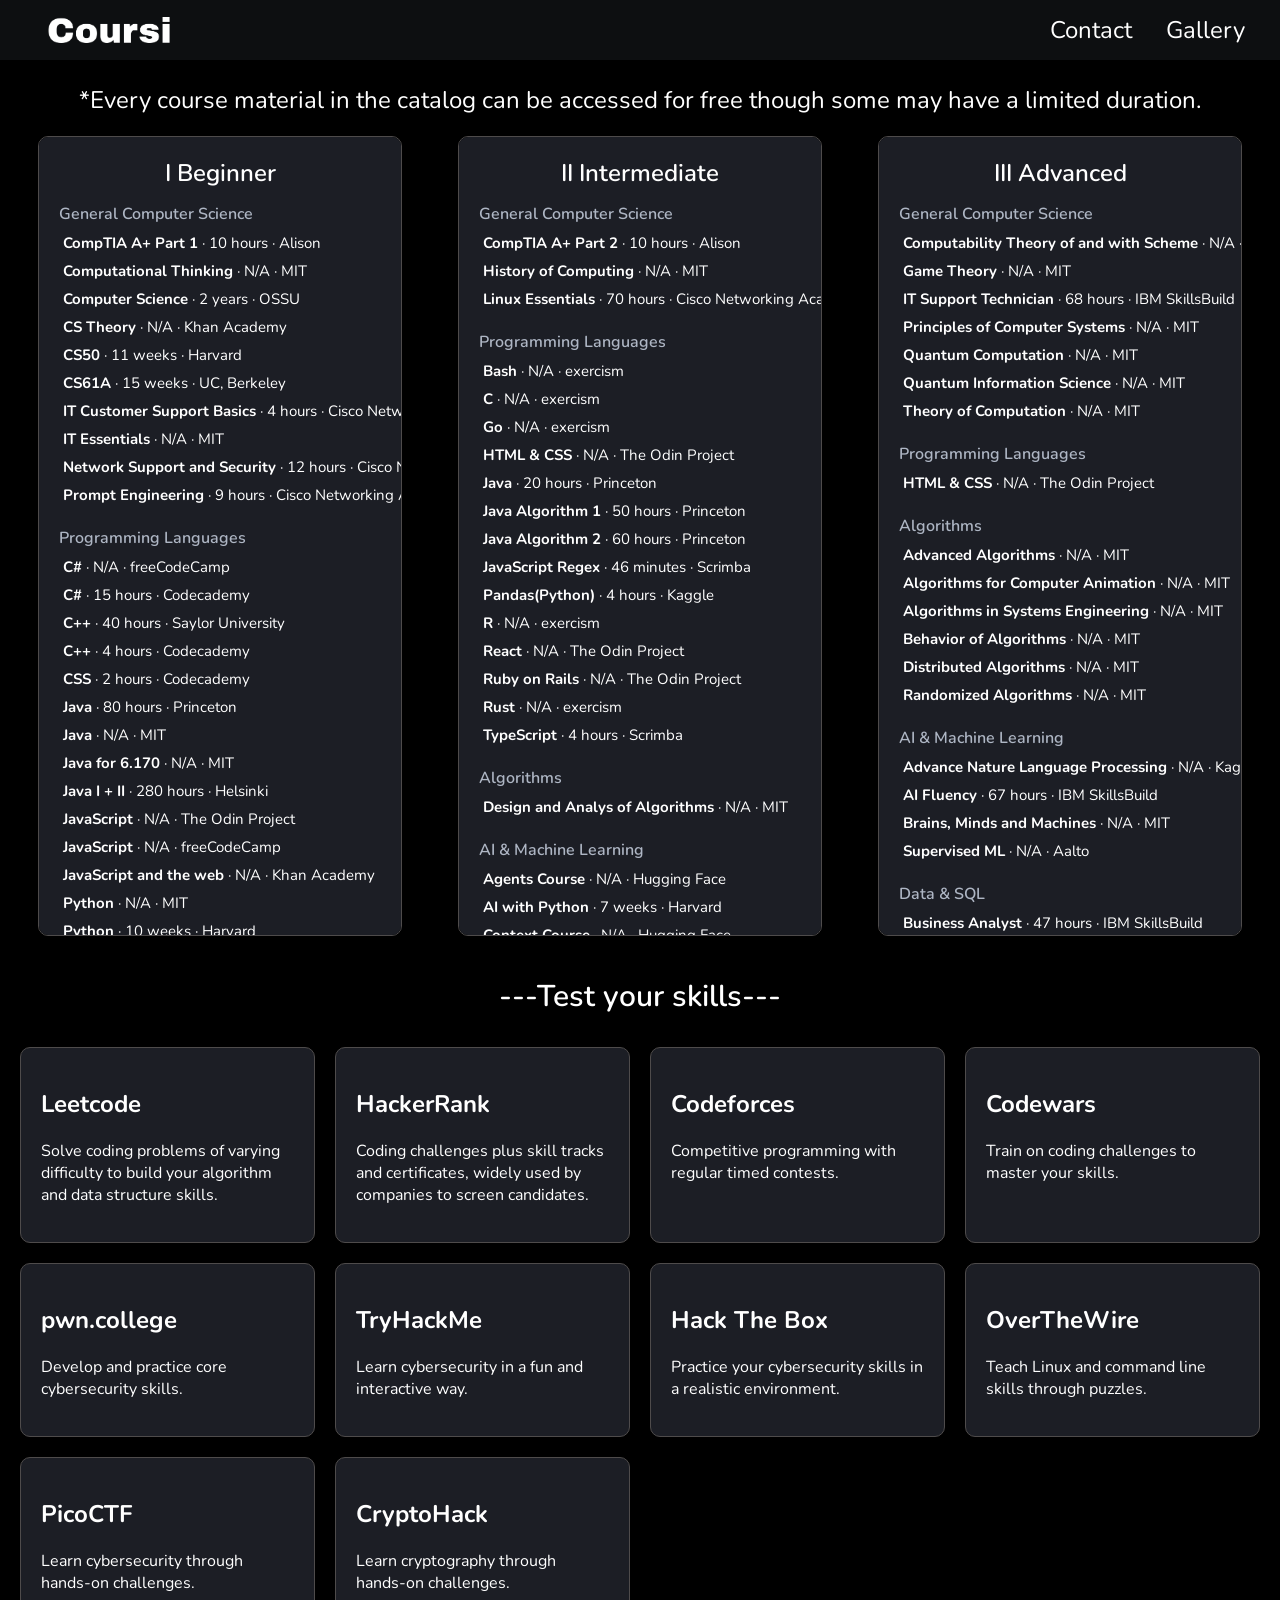
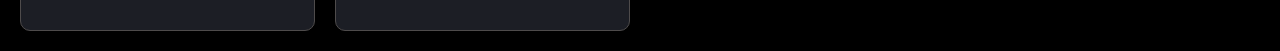
==== commit 68b29c43: "al" ====
--- a/index.html
+++ b/index.html
@@ -20,7 +20,7 @@
             <a class="gallery" href="gallery.html">Gallery</a>
         </div>
     </div>
-    <p class="note">*Every course material in the catalog can be accessed for free though some may have a limited duration.*</p>
+    <p class="note">*Every course material in the catalog can be accessed for free though some may have a limited duration.</p>
     <main class="content" id="course-catalog">
         <section class="course-section" data-level="beginner">
             <h1 class="section-title">I Beginner</h1>
@@ -34,6 +34,7 @@
             <div class="category-group" data-category="Software Engineering"><h2 class="category-title">Software Engineering</h2><div class="course-grid"></div></div>
             <div class="category-group" data-category="Systems Engineering"><h2 class="category-title">Systems Engineering</h2><div class="course-grid"></div></div>
             <div class="category-group" data-category="Mathematics"><h2 class="category-title">Mathematics</h2><div class="course-grid"></div></div>
+            <div class="category-group" data-category="Robotics"><h2 class="category-title">Robotics</h2><div class="course-grid"></div></div>
             <div class="category-group" data-category="Computer Networks"><h2 class="category-title">Computer Networks</h2><div class="course-grid"></div></div>
             <div class="category-group" data-category="Cloud Computing"><h2 class="category-title">Cloud Computing</h2><div class="course-grid"></div></div>
         </section>
@@ -49,6 +50,7 @@
             <div class="category-group" data-category="Software Engineering"><h2 class="category-title">Software Engineering</h2><div class="course-grid"></div></div>
             <div class="category-group" data-category="Systems Engineering"><h2 class="category-title">Systems Engineering</h2><div class="course-grid"></div></div>
             <div class="category-group" data-category="Mathematics"><h2 class="category-title">Mathematics</h2><div class="course-grid"></div></div>
+            <div class="category-group" data-category="Robotics"><h2 class="category-title">Robotics</h2><div class="course-grid"></div></div>
             <div class="category-group" data-category="Computer Networks"><h2 class="category-title">Computer Networks</h2><div class="course-grid"></div></div>
             <div class="category-group" data-category="Cloud Computing"><h2 class="category-title">Cloud Computing</h2><div class="course-grid"></div></div>
         </section>
@@ -64,6 +66,7 @@
             <div class="category-group" data-category="Software Engineering"><h2 class="category-title">Software Engineering</h2><div class="course-grid"></div></div>
             <div class="category-group" data-category="Systems Engineering"><h2 class="category-title">Systems Engineering</h2><div class="course-grid"></div></div>
             <div class="category-group" data-category="Mathematics"><h2 class="category-title">Mathematics</h2><div class="course-grid"></div></div>
+            <div class="category-group" data-category="Robotics"><h2 class="category-title">Robotics</h2><div class="course-grid"></div></div>
             <div class="category-group" data-category="Computer Networks"><h2 class="category-title">Computer Networks</h2><div class="course-grid"></div></div>
             <div class="category-group" data-category="Cloud Computing"><h2 class="category-title">Cloud Computing</h2><div class="course-grid"></div></div>
         </section>
--- a/style.css
+++ b/style.css
@@ -536,15 +536,19 @@
     }
 
     .page h1 {
-        font-size: 1.25em;
+        font-size: 1.4em;
     }
 
     .page h2 {
-        font-size: 1em;
+        font-size: 1.15em;
     }
 
     .page p {
-        font-size: 0.75em;
+        font-size: 0.9em;
+    }
+
+    .report-title {
+        font-size: 1.65em;
     }
 
     .star {
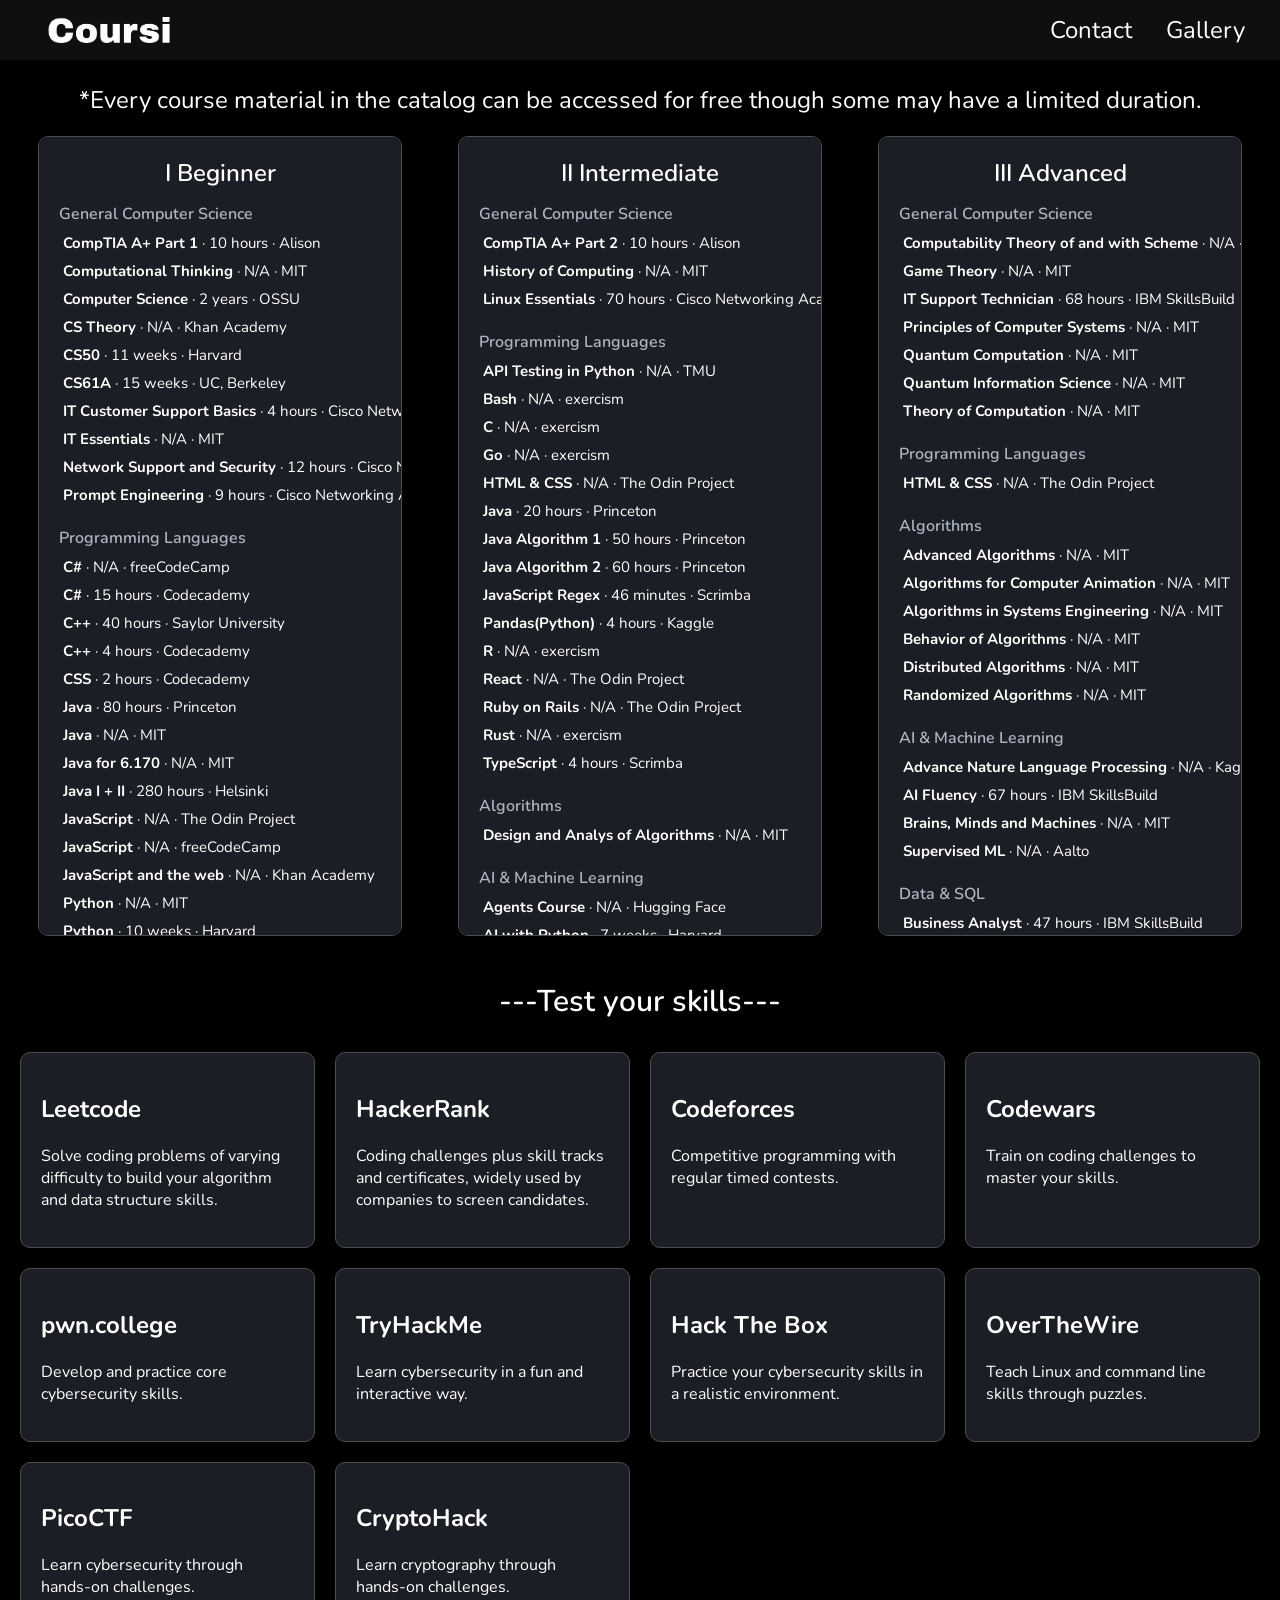
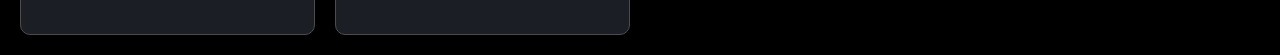
==== commit 1e54dce7: "final touch i promise" ====
--- a/index.html
+++ b/index.html
@@ -72,55 +72,55 @@
         </section>
     </main>
     <div>
-        <h1 class="cards-title">---Test your skills---</h1>
+        <h2 class="cards-title">---Test your skills---</h2>
         <div class="cards-container">
             <div class="card">
-                <a href="https://leetcode.com/" target="_blank"><strong>Leetcode</strong></a>
+                <a href="https://leetcode.com/" target="_blank" rel="noopener noreferrer"><strong>Leetcode</strong></a>
                 <p>Solve coding problems of varying difficulty to build your algorithm and data structure skills.</p>
             </div>
 
             <div class="card">
-                <a href="https://www.hackerrank.com" target="_blank"><strong>HackerRank</strong></a>
+                <a href="https://www.hackerrank.com" target="_blank" rel="noopener noreferrer"><strong>HackerRank</strong></a>
                 <p>Coding challenges plus skill tracks and certificates, widely used by companies to screen candidates.</p>
             </div>
 
             <div class="card">
-                <a href="https://codeforces.com/" target="_blank"><strong>Codeforces</strong></a>
+                <a href="https://codeforces.com/" target="_blank" rel="noopener noreferrer"><strong>Codeforces</strong></a>
                 <p>Competitive programming with regular timed contests.</p>
             </div>
 
             <div class="card">
-                <a href="https://www.codewars.com/" target="_blank"><strong>Codewars</strong></a>
+                <a href="https://www.codewars.com/" target="_blank" rel="noopener noreferrer"><strong>Codewars</strong></a>
                 <p>Train on coding challenges to master your skills.</p>
             </div>
 
             <div class="card">
-                <a href="https://pwn.college/" target="_blank"><strong>pwn.college</strong></a>
+                <a href="https://pwn.college/" target="_blank" rel="noopener noreferrer"><strong>pwn.college</strong></a>
                 <p>Develop and practice core cybersecurity skills.</p>
             </div>
 
             <div class="card">
-                <a href="https://tryhackme.com/" target="_blank"><strong>TryHackMe</strong></a>
+                <a href="https://tryhackme.com/" target="_blank" rel="noopener noreferrer"><strong>TryHackMe</strong></a>
                 <p>Learn cybersecurity in a fun and interactive way.</p>
             </div>     
             
             <div class="card">
-                <a href="https://www.hackthebox.com" target="_blank"><strong>Hack The Box</strong></a>
+                <a href="https://www.hackthebox.com" target="_blank" rel="noopener noreferrer"><strong>Hack The Box</strong></a>
                 <p>Practice your cybersecurity skills in a realistic environment.</p>
             </div>
 
             <div class="card">
-                <a href="https://overthewire.org/wargames/" target="_blank"><strong>OverTheWire</strong></a>
+                <a href="https://overthewire.org/wargames/" target="_blank" rel="noopener noreferrer"><strong>OverTheWire</strong></a>
                 <p>Teach Linux and command line skills through puzzles.</p>
             </div>           
 
             <div class="card">
-                <a href="https://picoctf.org/" target="_blank"><strong>PicoCTF</strong></a>
+                <a href="https://picoctf.org/" target="_blank" rel="noopener noreferrer"><strong>PicoCTF</strong></a>
                 <p>Learn cybersecurity through hands-on challenges.</p>
             </div>
             
             <div class="card">
-                <a href="https://cryptohack.org" target="_blank"><strong>CryptoHack</strong></a>
+                <a href="https://cryptohack.org" target="_blank" rel="noopener noreferrer"><strong>CryptoHack</strong></a>
                 <p>Learn cryptography through hands-on challenges.</p>
             </div>       
         </div>
--- a/style.css
+++ b/style.css
@@ -303,11 +303,6 @@
     margin-left: auto;
 }
 
-.film {
-    aspect-ratio: 16 / 9;
-    border: 0;
-}
-
 .gallery-thumbnail {
     display: block;
     width: 100px;
@@ -357,6 +352,36 @@
     margin: 0 auto;
 }
 
+.Feenberg {
+    display: block;
+    margin: 0 auto;
+    border: 0;
+}
+
+.neverslop {
+    margin: 0 auto;
+    display: block;
+    width: 405px;
+    height: auto;
+}
+
+.report-image {
+    display: block;
+    width: 512px;
+    height: 288px;
+    margin: 0 auto;
+}
+
+.coursi-video {
+    display: block;
+    margin: 0 auto;
+}
+
+.coursi-audio {
+    display: block;
+    margin: 0 auto;
+}
+
 .star-container {
     position: relative;
     width:100%;
@@ -385,8 +410,17 @@
 }
 
 @media (max-width: 1024px) {
+    .coursi-video {
+        width: 720px;
+        height: 480px;
+    }
+
     .logo {
         margin-left: 10px;
+    }
+
+    .contact-title {
+        font-size: 20px;
     }
 
     .contact, .gallery {
@@ -435,6 +469,30 @@
 }
 
 @media (max-width: 768px) {
+    .coursi-video {
+        width: 330px;
+        height: 220px;
+    }
+
+    .neverslop {
+        width: 202.5px;
+        height: 270px;
+    }
+
+    .report-image {
+        width: 256px;
+        height: 144px;
+    }
+
+    .contact-form {
+        width: min(350px, 100%);
+    }
+
+    .Feenberg {
+        width: 280px;
+        height: 157.5px;
+    }
+
     .section-title {
         font-size: 2em;
     }
@@ -471,7 +529,7 @@
     }
 
     .logo {
-        margin-left: 5;
+        margin-left: 5px;
     }
 
     .right-section {
